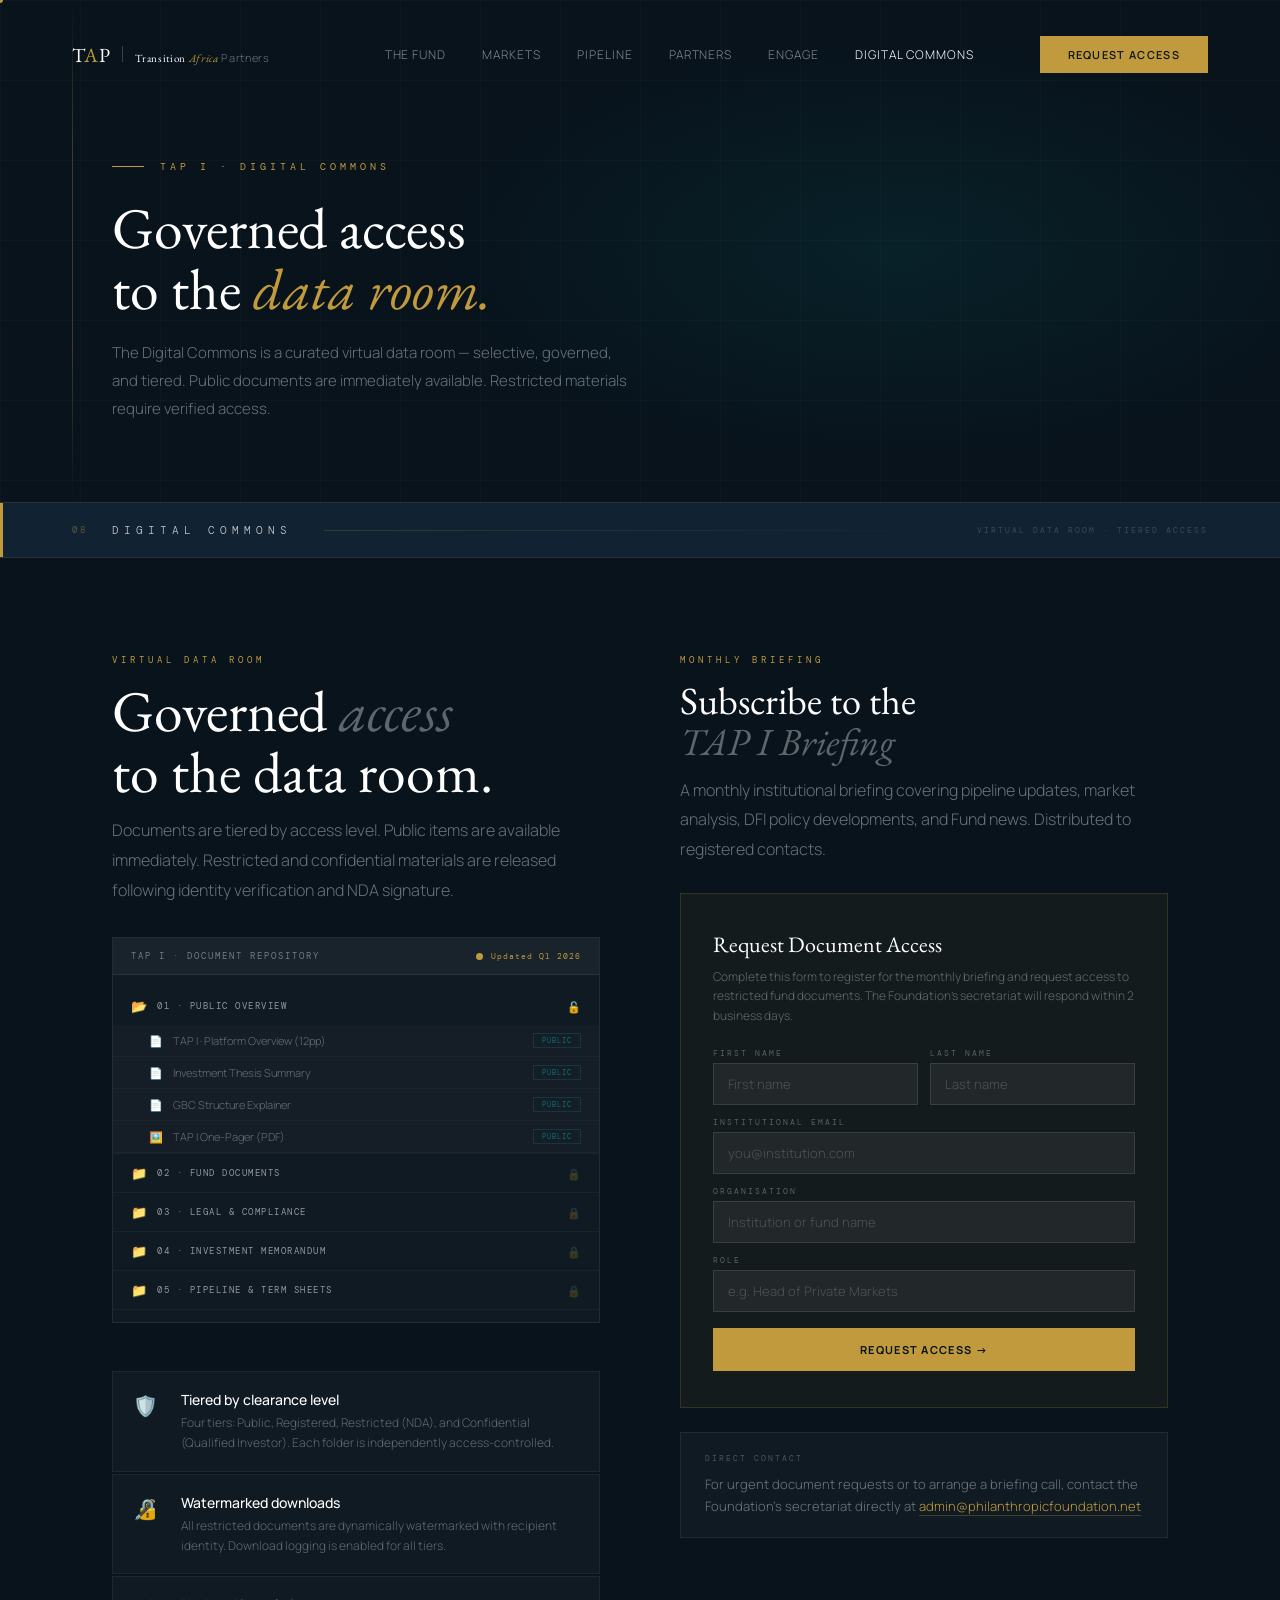
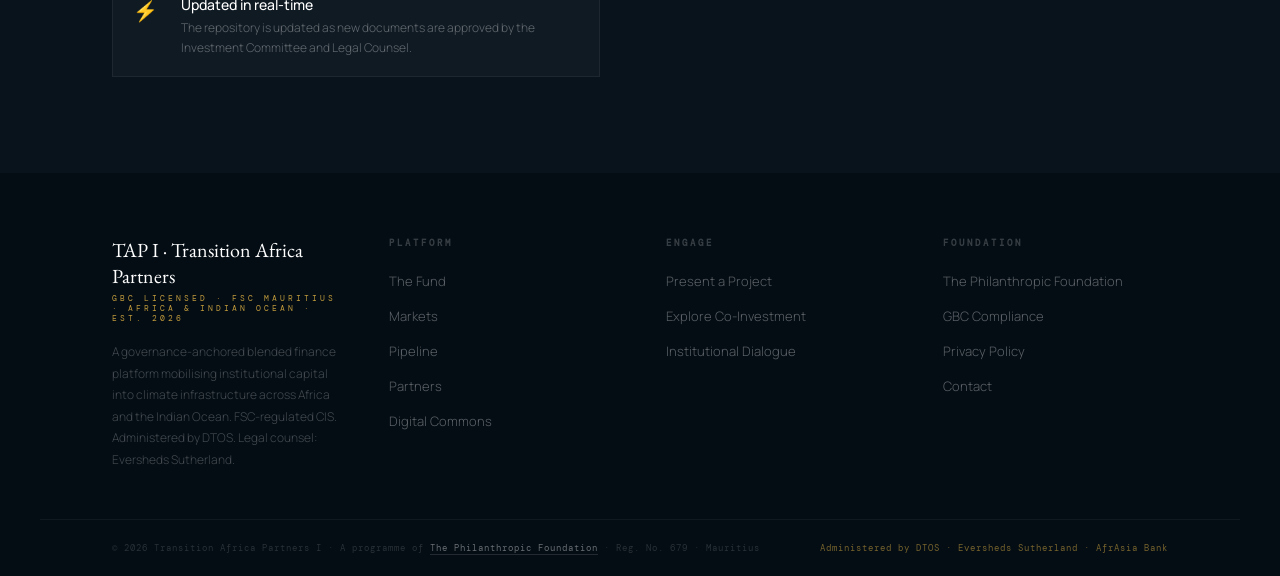
==== commons.html @ 66a65c23 "Add multi-page site structure" ====
<!DOCTYPE html>
<html lang="en">
<head>
<meta charset="UTF-8">
<meta name="viewport" content="width=device-width, initial-scale=1.0">
<title>Digital Commons · TAP I · Transition Africa Partners</title>
<link href="https://fonts.googleapis.com/css2?family=EB+Garamond:ital,wght@0,400;0,500;0,600;1,400;1,500&family=Manrope:wght@200;300;400;500;600&family=DM+Mono:wght@300;400&display=swap" rel="stylesheet">
<link rel="stylesheet" href="assets/css/global.css">
<style>
#commons{background:var(--ink);}
.dc-layout{display:grid;grid-template-columns:1fr 1fr;gap:80px;align-items:start;}

/* VDR panel */
.vdr-panel{background:rgba(255,255,255,.03);border:1px solid rgba(255,255,255,.08);overflow:hidden;}
.vdr-topbar{background:rgba(255,255,255,.04);padding:12px 18px;display:flex;align-items:center;justify-content:space-between;border-bottom:1px solid rgba(255,255,255,.07);}
.vdr-topbar-title{font-family:'DM Mono',monospace;font-size:9px;letter-spacing:2px;color:rgba(255,255,255,.4);text-transform:uppercase;}
.vdr-status{display:flex;align-items:center;gap:8px;font-family:'DM Mono',monospace;font-size:8px;letter-spacing:1px;color:var(--gold);}
.vdr-status-dot{width:7px;height:7px;border-radius:50%;background:var(--gold);animation:pulse 2s ease-in-out infinite;}
@keyframes pulse{0%,100%{opacity:1;}50%{opacity:.4;}}
.vdr-tree{padding:12px 0;}
.vdr-folder{border-bottom:1px solid rgba(255,255,255,.04);}
.vdr-folder-row{display:flex;align-items:center;gap:10px;padding:10px 18px;cursor:pointer;transition:background .2s;user-select:none;}
.vdr-folder-row:hover{background:rgba(255,255,255,.03);}
.vdr-folder-icon{font-size:13px;flex-shrink:0;transition:transform .2s;}
.vdr-folder.open .vdr-folder-icon{transform:rotate(0deg);}
.vdr-folder-name{font-family:'DM Mono',monospace;font-size:9px;letter-spacing:1.5px;text-transform:uppercase;color:rgba(255,255,255,.55);flex:1;}
.vdr-lock{font-size:11px;color:rgba(255,255,255,.2);}
.vdr-lock.unlocked{color:var(--teal);}
.vdr-files{display:none;flex-direction:column;background:rgba(255,255,255,.02);}
.vdr-folder.open .vdr-files{display:flex;}
.vdr-file{display:flex;align-items:center;gap:10px;padding:8px 18px 8px 36px;border-bottom:1px solid rgba(255,255,255,.03);}
.vdr-file-icon{font-size:11px;flex-shrink:0;}
.vdr-file-name{font-size:11px;font-weight:300;color:rgba(255,255,255,.35);flex:1;line-height:1.3;}
.vdr-file-tag{font-family:'DM Mono',monospace;font-size:7px;letter-spacing:1px;text-transform:uppercase;padding:2px 8px;flex-shrink:0;}
.vdr-file-tag.pub{color:var(--teal);border:1px solid rgba(10,112,112,.3);}
.vdr-file-tag.priv{color:rgba(255,255,255,.2);border:1px solid rgba(255,255,255,.08);}
.vdr-file-tag.gold{color:var(--gold);border:1px solid rgba(192,154,60,.3);}
.vdr-locked-msg{display:flex;align-items:center;gap:10px;padding:12px 18px 12px 36px;font-size:11px;font-weight:300;color:rgba(255,255,255,.18);font-style:italic;}

/* Email capture */
.dc-capture{background:rgba(192,154,60,.06);border:1px solid rgba(192,154,60,.18);padding:36px 32px;margin-top:28px;}
.dc-capture-title{font-family:'EB Garamond',serif;font-size:22px;color:#fff;margin-bottom:8px;}
.dc-capture-sub{font-size:12px;font-weight:300;color:rgba(255,255,255,.35);line-height:1.65;margin-bottom:22px;}
.dc-form{display:flex;flex-direction:column;gap:12px;}
.dc-field{display:flex;flex-direction:column;gap:5px;}
.dc-label{font-family:'DM Mono',monospace;font-size:8px;letter-spacing:2px;text-transform:uppercase;color:rgba(255,255,255,.3);}
.dc-input{background:rgba(255,255,255,.06);border:1px solid rgba(255,255,255,.1);color:#fff;padding:11px 14px;font-family:'Manrope',sans-serif;font-size:13px;font-weight:300;outline:none;transition:border-color .2s;}
.dc-input:focus{border-color:rgba(192,154,60,.5);}
.dc-input::placeholder{color:rgba(255,255,255,.2);}
.dc-row{display:grid;grid-template-columns:1fr 1fr;gap:12px;}
.dc-submit{background:var(--gold);color:var(--ink);border:none;padding:14px 28px;font-family:'Manrope',sans-serif;font-size:11px;font-weight:700;letter-spacing:.12em;text-transform:uppercase;cursor:pointer;transition:background .2s,transform .15s;margin-top:4px;}
.dc-submit:hover{background:var(--gold2);transform:translateY(-1px);}
.dc-success{display:none;padding:18px;background:rgba(10,112,112,.15);border:1px solid rgba(10,112,112,.3);font-size:13px;font-weight:300;color:#5CC8C8;line-height:1.65;}

/* DC features */
.dc-features{display:flex;flex-direction:column;gap:2px;margin-top:48px;}
.dc-feat{display:grid;grid-template-columns:32px 1fr;gap:16px;align-items:start;padding:18px 20px;background:rgba(255,255,255,.03);border:1px solid rgba(255,255,255,.06);transition:background .2s;}
.dc-feat:hover{background:rgba(255,255,255,.06);}
.dc-feat-icon{font-size:20px;padding-top:2px;}
.dc-feat-title{font-size:14px;font-weight:500;color:#fff;margin-bottom:4px;}
.dc-feat-body{font-size:12px;font-weight:300;color:rgba(255,255,255,.35);line-height:1.65;}

@media(max-width:960px){
  .dc-layout{grid-template-columns:1fr;gap:40px;}
  .dc-row{grid-template-columns:1fr;}
}
</style>
</head>
<body id="main">
<div id="nav-placeholder"></div>

<div class="page-hero">
  <div class="page-hero-bg"></div>
  <div class="page-hero-grid"></div>
  <div class="page-hero-vline"></div>
  <div class="page-hero-inner">
    <div class="ph-label">TAP I · Digital Commons</div>
    <h1>Governed access<br>to the <em>data room.</em></h1>
    <p>The Digital Commons is a curated virtual data room — selective, governed, and tiered. Public documents are immediately available. Restricted materials require verified access.</p>
  </div>
</div>

<div class="sec-divider">
  <span class="sec-divider-num">08</span>
  <span class="sec-divider-name">Digital Commons</span>
  <span class="sec-divider-line"></span>
  <span class="sec-divider-anchor">Virtual Data Room · Tiered Access</span>
</div>

<section id="commons">
  <div class="wrap">
    <div class="dc-layout">

      <div class="rv">
        <div class="s-label inv">Virtual Data Room</div>
        <h2 class="inv">Governed <em>access</em><br>to the data room.</h2>
        <p class="s-lead inv" style="margin-top:14px;">Documents are tiered by access level. Public items are available immediately. Restricted and confidential materials are released following identity verification and NDA signature.</p>

        <div class="vdr-panel" style="margin-top:32px;">
          <div class="vdr-topbar">
            <div class="vdr-topbar-title">TAP I · Document Repository</div>
            <div class="vdr-status"><div class="vdr-status-dot"></div>Updated Q1 2026</div>
          </div>
          <div class="vdr-tree">
            <!-- Folder 1: Public -->
            <div class="vdr-folder open" id="vdrF1">
              <div class="vdr-folder-row" onclick="toggleVdrFolder('vdrF1')">
                <span class="vdr-folder-icon">📂</span>
                <span class="vdr-folder-name">01 · Public Overview</span>
                <span class="vdr-lock unlocked">🔓</span>
              </div>
              <div class="vdr-files">
                <div class="vdr-file"><span class="vdr-file-icon">📄</span><span class="vdr-file-name">TAP I · Platform Overview (12pp)</span><span class="vdr-file-tag pub">Public</span></div>
                <div class="vdr-file"><span class="vdr-file-icon">📄</span><span class="vdr-file-name">Investment Thesis Summary</span><span class="vdr-file-tag pub">Public</span></div>
                <div class="vdr-file"><span class="vdr-file-icon">📄</span><span class="vdr-file-name">GBC Structure Explainer</span><span class="vdr-file-tag pub">Public</span></div>
                <div class="vdr-file"><span class="vdr-file-icon">🖼️</span><span class="vdr-file-name">TAP I One-Pager (PDF)</span><span class="vdr-file-tag pub">Public</span></div>
              </div>
            </div>
            <!-- Folder 2: Restricted -->
            <div class="vdr-folder" id="vdrF2">
              <div class="vdr-folder-row" onclick="vdrAccessPrompt(this)">
                <span class="vdr-folder-icon">📁</span>
                <span class="vdr-folder-name">02 · Fund Documents</span>
                <span class="vdr-lock">🔒</span>
              </div>
              <div class="vdr-files">
                <div class="vdr-locked-msg">🔒 Access restricted — register below to request</div>
              </div>
            </div>
            <!-- Folder 3: Restricted -->
            <div class="vdr-folder" id="vdrF3">
              <div class="vdr-folder-row" onclick="vdrAccessPrompt(this)">
                <span class="vdr-folder-icon">📁</span>
                <span class="vdr-folder-name">03 · Legal &amp; Compliance</span>
                <span class="vdr-lock">🔒</span>
              </div>
              <div class="vdr-files">
                <div class="vdr-locked-msg">🔒 Access restricted — register below to request</div>
              </div>
            </div>
            <!-- Folder 4: Gold -->
            <div class="vdr-folder" id="vdrF4">
              <div class="vdr-folder-row" onclick="vdrAccessPrompt(this)">
                <span class="vdr-folder-icon">📁</span>
                <span class="vdr-folder-name">04 · Investment Memorandum</span>
                <span class="vdr-lock">🔒</span>
              </div>
              <div class="vdr-files">
                <div class="vdr-locked-msg">🔒 Confidential — full NDA required</div>
              </div>
            </div>
            <!-- Folder 5: Gold -->
            <div class="vdr-folder" id="vdrF5">
              <div class="vdr-folder-row" onclick="vdrAccessPrompt(this)">
                <span class="vdr-folder-icon">📁</span>
                <span class="vdr-folder-name">05 · Pipeline &amp; Term Sheets</span>
                <span class="vdr-lock">🔒</span>
              </div>
              <div class="vdr-files">
                <div class="vdr-locked-msg">🔒 Confidential — qualified investors only</div>
              </div>
            </div>
          </div>
        </div>

        <!-- DC Features -->
        <div class="dc-features rv d2">
          <div class="dc-feat">
            <div class="dc-feat-icon">🛡️</div>
            <div><div class="dc-feat-title">Tiered by clearance level</div><div class="dc-feat-body">Four tiers: Public, Registered, Restricted (NDA), and Confidential (Qualified Investor). Each folder is independently access-controlled.</div></div>
          </div>
          <div class="dc-feat">
            <div class="dc-feat-icon">🔏</div>
            <div><div class="dc-feat-title">Watermarked downloads</div><div class="dc-feat-body">All restricted documents are dynamically watermarked with recipient identity. Download logging is enabled for all tiers.</div></div>
          </div>
          <div class="dc-feat">
            <div class="dc-feat-icon">⚡</div>
            <div><div class="dc-feat-title">Updated in real-time</div><div class="dc-feat-body">The repository is updated as new documents are approved by the Investment Committee and Legal Counsel.</div></div>
          </div>
        </div>
      </div>

      <div class="rv d1">
        <div class="s-label inv" style="margin-bottom:14px;">Monthly Briefing</div>
        <h2 class="inv" style="font-size:clamp(26px,3vw,44px);">Subscribe to the<br><em>TAP I Briefing</em></h2>
        <p class="s-lead inv" style="margin-top:14px;">A monthly institutional briefing covering pipeline updates, market analysis, DFI policy developments, and Fund news. Distributed to registered contacts.</p>

        <div class="dc-capture">
          <div class="dc-capture-title">Request Document Access</div>
          <div class="dc-capture-sub">Complete this form to register for the monthly briefing and request access to restricted fund documents. The Foundation's secretariat will respond within 2 business days.</div>
          <form class="dc-form" onsubmit="subscribeBriefing(event)">
            <div class="dc-row">
              <div class="dc-field">
                <div class="dc-label">First Name</div>
                <input class="dc-input" type="text" name="fname" placeholder="First name" required>
              </div>
              <div class="dc-field">
                <div class="dc-label">Last Name</div>
                <input class="dc-input" type="text" name="lname" placeholder="Last name" required>
              </div>
            </div>
            <div class="dc-field">
              <div class="dc-label">Institutional Email</div>
              <input class="dc-input" type="email" name="email" placeholder="you@institution.com" required>
            </div>
            <div class="dc-field">
              <div class="dc-label">Organisation</div>
              <input class="dc-input" type="text" name="org" placeholder="Institution or fund name" required>
            </div>
            <div class="dc-field">
              <div class="dc-label">Role</div>
              <input class="dc-input" type="text" name="role" placeholder="e.g. Head of Private Markets">
            </div>
            <button type="submit" class="dc-submit">Request Access →</button>
          </form>
          <div class="dc-success" id="dcSuccess">
            Thank you. Your registration has been received. The Foundation's secretariat will contact you within 2 business days with access credentials and next steps.
          </div>
        </div>

        <div style="margin-top:24px;padding:20px 24px;background:rgba(255,255,255,.03);border:1px solid rgba(255,255,255,.07);">
          <div style="font-family:'DM Mono',monospace;font-size:8px;letter-spacing:2px;text-transform:uppercase;color:rgba(255,255,255,.25);margin-bottom:10px;">Direct Contact</div>
          <p style="font-size:13px;font-weight:300;color:rgba(255,255,255,.4);line-height:1.7;">For urgent document requests or to arrange a briefing call, contact the Foundation's secretariat directly at <a href="mailto:admin@philanthropicfoundation.net" style="color:var(--gold);text-decoration:none;border-bottom:1px solid rgba(192,154,60,.3);">admin@philanthropicfoundation.net</a></p>
        </div>
      </div>

    </div>
  </div>
</section>

<div class="gloss-tip" id="glossTip"><div class="gt-term" id="glossTerm"></div><div class="gt-def" id="glossDef"></div></div>
<div id="footer-placeholder"></div>

<script src="assets/js/global.js"></script>
<script>
  renderNav('commons.html');
  renderFooter();
  initProgNav(['commons'],['Digital Commons']);

  function toggleVdrFolder(id) {
    const f = document.getElementById(id);
    f.classList.toggle('open');
  }
  function vdrAccessPrompt(el) {
    const row = el;
    row.style.background = 'rgba(192,154,60,0.06)';
    setTimeout(() => row.style.background = '', 600);
    document.querySelector('.dc-capture').scrollIntoView({ behavior:'smooth', block:'center' });
    document.querySelector('.dc-input[type="email"]').focus();
  }
  function subscribeBriefing(e) {
    e.preventDefault();
    const form = e.target;
    const data = new FormData(form);
    const email = data.get('email');
    const fname = data.get('fname');
    const org   = data.get('org');
    const role  = data.get('role') || '';
    const mailto = `mailto:admin@philanthropicfoundation.net?subject=Digital%20Commons%20Access%20Request%20%E2%80%94%20${encodeURIComponent(org)}&body=Name%3A%20${encodeURIComponent(fname + ' ' + data.get('lname'))}%0AEmail%3A%20${encodeURIComponent(email)}%0AOrganisation%3A%20${encodeURIComponent(org)}%0ARole%3A%20${encodeURIComponent(role)}%0A%0ADocument%20access%20request%20from%20Digital%20Commons.`;
    window.location.href = mailto;
    form.style.display = 'none';
    document.getElementById('dcSuccess').style.display = 'block';
  }
</script>
</body>
</html>
---- assets/css/global.css ----
/* ── TAP I · GLOBAL STYLES ──────────────────────────────────── */
*,*::before,*::after{margin:0;padding:0;box-sizing:border-box;}
:root{
  --ink:#08131C;
  --ink2:#112233;
  --teal:#0A7070;
  --gold:#C09A3C;
  --gold2:#E8C870;
  --cream:#F7F3EC;
  --cream2:#EDE7DA;
  --white:#FDFCFA;
  --grey:#8A9BA8;
  --line:rgba(192,154,60,.18);
}
html{scroll-behavior:smooth;}
body{font-family:'Manrope',sans-serif;background:var(--white);color:var(--ink);overflow-x:hidden;cursor:none;}
@media(max-width:960px){
  html,body{overflow-x:hidden;max-width:100vw;}
  *{min-width:0;box-sizing:border-box;}
}

/* ── CURSOR ── */
#cursor-ring{width:36px;height:36px;border:2px solid var(--gold);border-radius:50%;position:fixed;top:0;left:0;pointer-events:none;z-index:9999;transform:translate(-50%,-50%);transition:width .25s,height .25s,border-color .25s,background .25s,opacity .25s;opacity:0;}
#cursor-dot{width:6px;height:6px;background:var(--gold);border-radius:50%;position:fixed;top:0;left:0;pointer-events:none;z-index:9999;transform:translate(-50%,-50%);transition:width .15s,height .15s,background .15s;}
#cursor-ring.hover{width:56px;height:56px;border-color:var(--teal);background:rgba(10,112,112,.08);}
#cursor-dot.hover{width:4px;height:4px;background:var(--teal);}
@media(hover:none),(max-width:960px){body,button,a,input,select,textarea{cursor:auto !important;}}

/* ── SKIP LINK ── */
.skip-link{position:absolute;top:-999px;left:16px;z-index:9999;background:var(--gold);color:var(--ink);padding:10px 18px;font-size:12px;font-weight:700;letter-spacing:.08em;text-transform:uppercase;text-decoration:none;}
.skip-link:focus{top:16px;}

/* ── SCROLL PROGRESS BAR ── */
#scroll-bar{position:fixed;top:0;left:0;height:2px;background:var(--gold);z-index:9000;width:0%;transition:width .1s linear;transform-origin:left;pointer-events:none;}

/* ── SECTION PROGRESS NAV ── */
#prog-nav{position:fixed;right:24px;top:50%;transform:translateY(-50%);z-index:490;display:flex;flex-direction:column;gap:12px;opacity:0;transition:opacity .4s;}
#prog-nav.visible{opacity:1;}
.pn-dot{width:6px;height:6px;border-radius:50%;background:rgba(255,255,255,.2);border:1px solid rgba(255,255,255,.25);cursor:pointer;transition:all .3s;display:block;position:relative;text-decoration:none;}
.pn-dot:hover,.pn-dot.active{background:var(--gold);border-color:var(--gold);transform:scale(1.4);}
.pn-dot .pn-label{position:absolute;right:16px;top:50%;transform:translateY(-50%);font-family:'DM Mono',monospace;font-size:9px;letter-spacing:2px;color:rgba(255,255,255,.75);text-transform:uppercase;white-space:nowrap;opacity:0;pointer-events:none;transition:opacity .2s;background:rgba(8,19,28,.8);padding:4px 10px;backdrop-filter:blur(8px);}
.pn-dot:hover .pn-label{opacity:1;}
@media(max-width:960px){#prog-nav{display:none;}}

/* ── BACK TO TOP ── */
#back-top{position:fixed;bottom:32px;right:24px;z-index:490;width:42px;height:42px;border-radius:50%;background:rgba(17,34,51,.9);border:1px solid rgba(192,154,60,.3);display:flex;align-items:center;justify-content:center;opacity:0;pointer-events:none;cursor:pointer;transition:opacity .3s,background .2s,border-color .2s;}
#back-top.visible{opacity:1;pointer-events:all;}
#back-top:hover{background:var(--gold);border-color:var(--gold);}
@media(max-width:960px){#back-top{right:16px;bottom:20px;width:38px;height:38px;}}

/* ── NAV ── */
nav{position:fixed;top:0;left:0;right:0;z-index:200;padding:36px 72px;display:flex;justify-content:space-between;align-items:center;transition:padding .5s,background .5s,border-color .5s;border-bottom:1px solid transparent;}
nav.scrolled{padding:18px 72px;background:rgba(8,19,28,.97);backdrop-filter:blur(20px);border-bottom-color:rgba(255,255,255,.06);}
.logo{display:flex;align-items:baseline;gap:12px;text-decoration:none;}
.logo-mark{font-family:'EB Garamond',serif;font-size:20px;font-weight:400;color:#fff;letter-spacing:.04em;}
.logo-mark span{color:var(--gold);}
.logo-rule{width:1px;height:16px;background:rgba(255,255,255,.2);}
.logo-full{font-family:'Manrope',sans-serif;font-size:11px;font-weight:300;letter-spacing:.06em;}
.logo-full .lf-t{color:#fff;font-family:'EB Garamond',serif;font-weight:400;}
.logo-full .lf-a{color:var(--gold);font-family:'EB Garamond',serif;font-weight:400;font-style:italic;}
.logo-full .lf-p{color:rgba(255,255,255,.4);font-family:'Manrope',sans-serif;font-weight:300;}
.nav-r{display:flex;align-items:center;gap:48px;}
.nav-links{display:flex;gap:0;list-style:none;align-items:center;}
.nav-links > li > a{font-size:12px;font-weight:300;letter-spacing:.08em;color:rgba(255,255,255,.5);text-decoration:none;text-transform:uppercase;transition:color .2s;display:flex;align-items:center;gap:6px;padding:8px 18px;font-family:'Manrope',sans-serif;}
.nav-links > li > a:hover,.nav-links > li > a.active{color:#fff;}
.nav-btn{background:var(--gold);color:var(--ink);padding:11px 28px;font-size:11px;font-weight:600;letter-spacing:.12em;text-transform:uppercase;text-decoration:none;transition:background .2s,transform .15s;}
.nav-btn:hover{background:var(--gold2);transform:translateY(-1px);}
.mob-ham{display:none;flex-direction:column;gap:5px;cursor:pointer;padding:6px;background:none;border:none;min-width:44px;min-height:44px;align-items:center;justify-content:center;}
.mob-ham span{display:block;width:22px;height:1.5px;background:rgba(255,255,255,.7);transition:all .3s;}
.mob-ham.open span:nth-child(1){transform:translateY(6.5px) rotate(45deg);}
.mob-ham.open span:nth-child(2){opacity:0;}
.mob-ham.open span:nth-child(3){transform:translateY(-6.5px) rotate(-45deg);}
.mob-overlay{position:fixed;inset:0;background:rgba(8,19,28,.98);z-index:190;display:flex;flex-direction:column;align-items:center;justify-content:center;gap:24px;opacity:0;pointer-events:none;transition:opacity .3s;}
.mob-overlay.open{opacity:1;pointer-events:all;}
.mob-overlay a{font-family:'EB Garamond',serif;font-size:28px;color:rgba(255,255,255,.75);text-decoration:none;letter-spacing:.02em;transition:color .2s;padding:8px 0;}
.mob-overlay a:hover{color:#fff;}
.mob-overlay .mob-cta{font-family:'Manrope',sans-serif;font-size:12px;font-weight:600;letter-spacing:.12em;text-transform:uppercase;background:var(--gold);color:var(--ink);padding:14px 40px;margin-top:8px;}
@media(max-width:960px){
  nav{padding:22px 28px;}
  nav.scrolled{padding:16px 28px;}
  .nav-links,.nav-btn{display:none;}
  .mob-ham{display:flex;}
}

/* ── SECTION DIVIDERS ── */
.sec-divider{position:relative;display:flex;align-items:center;padding:0 72px;height:56px;background:var(--ink2);border-top:1px solid rgba(192,154,60,.13);border-bottom:1px solid rgba(192,154,60,.13);overflow:hidden;z-index:10;}
.sec-divider::before{content:'';position:absolute;left:0;top:0;bottom:0;width:3px;background:var(--gold);}
.sec-divider-num{font-family:'DM Mono',monospace;font-size:9px;letter-spacing:3px;color:rgba(192,154,60,.45);text-transform:uppercase;margin-right:24px;flex-shrink:0;}
.sec-divider-name{font-family:'DM Mono',monospace;font-size:11px;letter-spacing:5px;color:rgba(255,255,255,.75);text-transform:uppercase;font-weight:300;}
.sec-divider-line{flex:1;height:1px;background:linear-gradient(90deg,rgba(192,154,60,.2),transparent);margin:0 32px;}
.sec-divider-anchor{font-family:'DM Mono',monospace;font-size:8px;letter-spacing:2px;color:rgba(255,255,255,.18);text-transform:uppercase;flex-shrink:0;}
.sec-divider.light{background:var(--cream2);border-top-color:rgba(8,19,28,.08);border-bottom-color:rgba(8,19,28,.08);}
.sec-divider.light .sec-divider-name{color:rgba(8,19,28,.65);}
.sec-divider.light .sec-divider-num{color:rgba(8,19,28,.3);}
.sec-divider.light .sec-divider-line{background:linear-gradient(90deg,rgba(8,19,28,.12),transparent);}
.sec-divider.light .sec-divider-anchor{color:rgba(8,19,28,.22);}
@media(max-width:960px){.sec-divider{padding:0 28px;height:48px;}.sec-divider-name{font-size:9px;letter-spacing:3px;}}

/* ── SECTION COMMONS ── */
section{padding:96px 0;}
.wrap{max-width:1200px;margin:0 auto;padding:0 72px;}
.s-label{font-family:'DM Mono',monospace;font-size:9px;letter-spacing:4px;color:var(--teal);text-transform:uppercase;margin-bottom:14px;}
.s-label.inv{color:var(--gold);}
h2{font-family:'EB Garamond',serif;font-size:clamp(38px,4.5vw,62px);font-weight:400;color:var(--ink);line-height:1.06;}
h2.inv{color:#fff;}
h2 em{font-style:italic;color:var(--teal);}
h2.inv em{color:rgba(255,255,255,.35);}
.s-lead{font-size:16px;font-weight:300;color:var(--grey);line-height:1.85;max-width:600px;margin-top:14px;}
.s-lead.inv{color:rgba(255,255,255,.4);}

/* ── REVEAL ── */
.rv{opacity:0;transform:translateY(28px);transition:opacity .75s ease,transform .75s ease;}
.rv.in{opacity:1;transform:none;}
.rv.d1{transition-delay:.1s;}
.rv.d2{transition-delay:.2s;}
.rv.d3{transition-delay:.3s;}

/* ── BUTTONS ── */
.btn-solid{background:var(--gold);color:var(--ink);padding:16px 44px;font-size:12px;font-weight:700;letter-spacing:.14em;text-transform:uppercase;text-decoration:none;transition:background .2s,transform .15s,box-shadow .2s;display:inline-block;box-shadow:0 4px 20px rgba(192,154,60,.2);}
.btn-solid:hover{background:var(--gold2);transform:translateY(-2px);box-shadow:0 10px 32px rgba(192,154,60,.32);}
.btn-ghost{color:rgba(255,255,255,.4);font-size:11px;font-weight:300;letter-spacing:.1em;text-transform:uppercase;text-decoration:none;border-bottom:1px solid rgba(255,255,255,.15);padding-bottom:2px;transition:color .2s,border-color .2s;}
.btn-ghost:hover{color:rgba(255,255,255,.8);border-color:var(--gold);}

/* ── BAND ── */
.band{background:var(--gold);padding:18px 0;overflow:hidden;width:100%;}
.band-inner{display:flex;flex-wrap:nowrap;width:max-content;animation:band 28s linear infinite;}
@keyframes band{0%{transform:translateX(0)}100%{transform:translateX(-50%)}}
.band-item{font-family:'DM Mono',monospace;font-size:10px;letter-spacing:3px;text-transform:uppercase;color:var(--ink);padding:0 56px;opacity:.75;flex-shrink:0;white-space:nowrap;}
.band-sep{color:var(--ink);opacity:.3;}
@media(max-width:960px){.band-item{font-size:9px;letter-spacing:1.5px;padding:0 28px;}}

/* ── INPUT VALIDATION ── */
input.error,select.error,textarea.error{border-color:#c0392b !important;background:rgba(192,57,43,.04);}
input.valid,select.valid,textarea.valid{border-color:rgba(10,112,112,.45) !important;}
.field-error{font-family:'DM Mono',monospace;font-size:10px;letter-spacing:1.5px;color:#c0392b;margin-top:4px;display:none;}

/* ── FOCUS VISIBLE ── */
*:focus-visible{outline:2px solid var(--gold);outline-offset:3px;}

/* ── SCROLL MARGIN ── */
section[id]{scroll-margin-top:80px;}

/* ── FOOTER ── */
footer{background:#040D14;padding:64px 0 0;}
.ft-grid{max-width:1200px;margin:0 auto;padding:0 72px 48px;display:grid;grid-template-columns:1fr 1fr 1fr 1fr;gap:52px;}
.ft-brand{grid-column:span 1;}
.ft-name{font-family:'EB Garamond',serif;font-size:20px;font-weight:400;color:#fff;margin-bottom:4px;}
.ft-sub{font-family:'DM Mono',monospace;font-size:8px;letter-spacing:3px;color:var(--gold);text-transform:uppercase;margin-bottom:18px;}
.ft-p{font-size:12px;font-weight:300;color:rgba(255,255,255,.25);line-height:1.8;}
.ft-col h4{font-family:'DM Mono',monospace;font-size:9px;letter-spacing:3px;color:rgba(255,255,255,.2);text-transform:uppercase;margin-bottom:20px;}
.ft-links{list-style:none;display:flex;flex-direction:column;gap:13px;}
.ft-links a{font-size:13px;font-weight:300;color:rgba(255,255,255,.35);text-decoration:none;transition:color .2s;}
.ft-links a:hover{color:#fff;text-decoration:underline;text-underline-offset:2px;}
.ft-bottom{max-width:1200px;margin:0 auto;padding:22px 72px;border-top:1px solid rgba(255,255,255,.05);display:flex;justify-content:space-between;align-items:center;}
.ft-copy{font-family:'DM Mono',monospace;font-size:9px;letter-spacing:1px;color:rgba(255,255,255,.15);}
.ft-copy a{color:rgba(255,255,255,.4);text-decoration:none;border-bottom:1px solid rgba(255,255,255,.12);}
.ft-copy a:hover{color:rgba(255,255,255,.7);}
.ft-legal{font-family:'DM Mono',monospace;font-size:9px;letter-spacing:1px;color:var(--gold);opacity:.6;}
@media(max-width:960px){
  .ft-grid{grid-template-columns:1fr 1fr;gap:32px;padding:0 20px 40px;}
  .ft-brand{grid-column:span 2;}
  .ft-bottom{flex-direction:column;gap:8px;padding:16px 20px;}
  .wrap{padding:0 20px;}
}

/* ── GLOSSARY TOOLTIP ── */
.gloss{border-bottom:1px dotted rgba(192,154,60,.5);cursor:help;color:inherit;position:relative;}
.gloss-tip{display:none;position:fixed;z-index:9000;background:var(--ink);border:1px solid rgba(192,154,60,.3);padding:12px 16px;max-width:min(280px,calc(100vw - 24px));pointer-events:none;box-shadow:0 8px 32px rgba(0,0,0,.5);}
.gloss-tip.visible{display:block;}
.gt-term{font-family:'DM Mono',monospace;font-size:8px;letter-spacing:2px;text-transform:uppercase;color:var(--gold);margin-bottom:6px;}
.gt-def{font-size:12px;font-weight:300;color:rgba(255,255,255,.65);line-height:1.6;}
@media(max-width:960px){
  .gloss-tip{left:12px !important;right:12px !important;bottom:72px !important;top:auto !important;width:auto !important;max-width:calc(100vw - 24px);pointer-events:auto;}
}

/* ── PAGE HERO (inner pages) ── */
.page-hero{background:var(--ink);padding:160px 0 80px;position:relative;overflow:hidden;}
.page-hero-bg{position:absolute;inset:0;background:radial-gradient(ellipse 60% 70% at 70% 50%,rgba(10,112,112,.15) 0%,transparent 60%);}
.page-hero-grid{position:absolute;inset:0;background-image:linear-gradient(rgba(255,255,255,.018) 1px,transparent 1px),linear-gradient(90deg,rgba(255,255,255,.018) 1px,transparent 1px);background-size:80px 80px;}
.page-hero-vline{position:absolute;left:72px;top:0;bottom:0;width:1px;background:linear-gradient(180deg,transparent,rgba(192,154,60,.3) 30%,rgba(192,154,60,.3) 70%,transparent);}
.page-hero-inner{position:relative;z-index:2;max-width:1200px;margin:0 auto;padding:0 72px;}
.ph-label{font-family:'DM Mono',monospace;font-size:10px;letter-spacing:4px;color:var(--gold);text-transform:uppercase;margin-bottom:24px;display:flex;align-items:center;gap:16px;}
.ph-label::before{content:'';width:32px;height:1px;background:var(--gold);}
.page-hero h1{font-family:'EB Garamond',serif;font-size:clamp(36px,4.5vw,64px);font-weight:400;color:#fff;line-height:1.06;max-width:700px;}
.page-hero h1 em{font-style:italic;color:var(--gold);}
.page-hero p{font-size:15px;font-weight:300;color:rgba(255,255,255,.4);line-height:1.85;max-width:520px;margin-top:20px;}
@media(max-width:960px){
  .page-hero{padding:120px 0 60px;}
  .page-hero-inner{padding:0 24px;}
  .page-hero-vline{left:24px;}
}
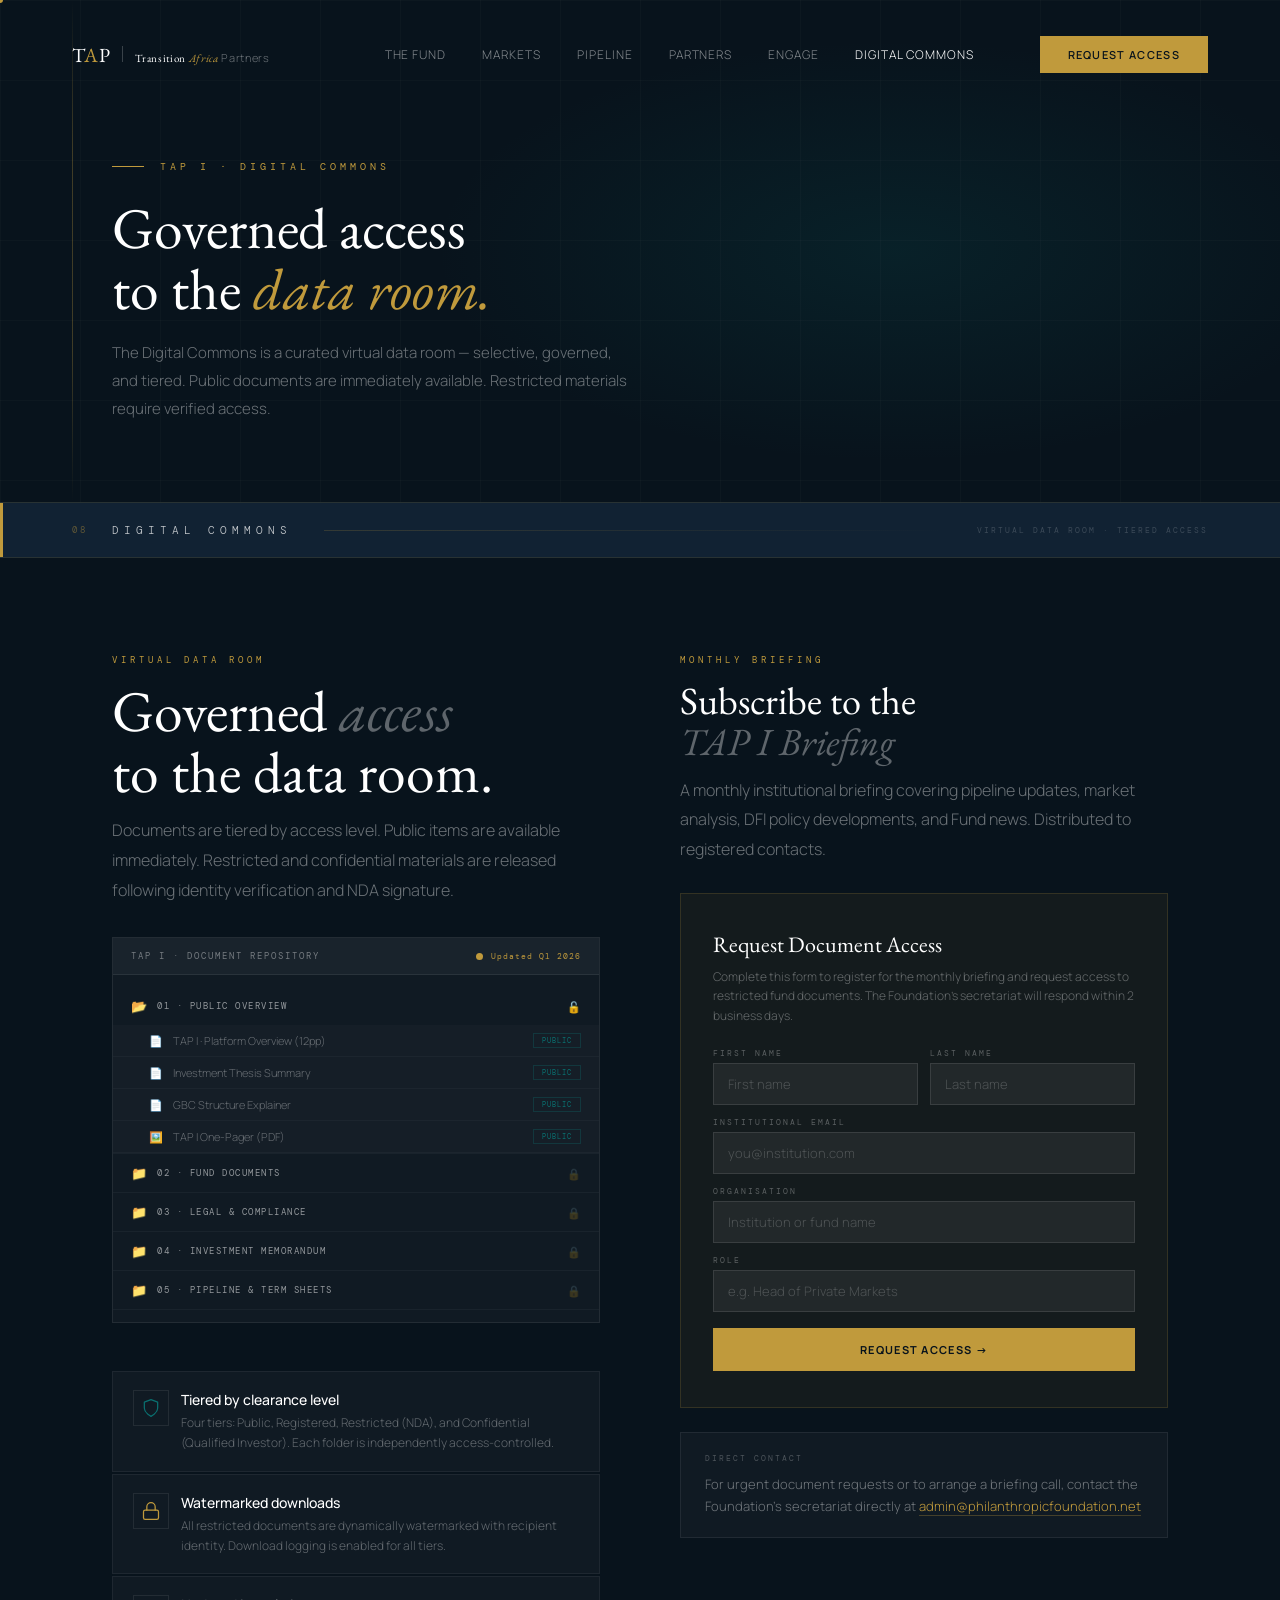
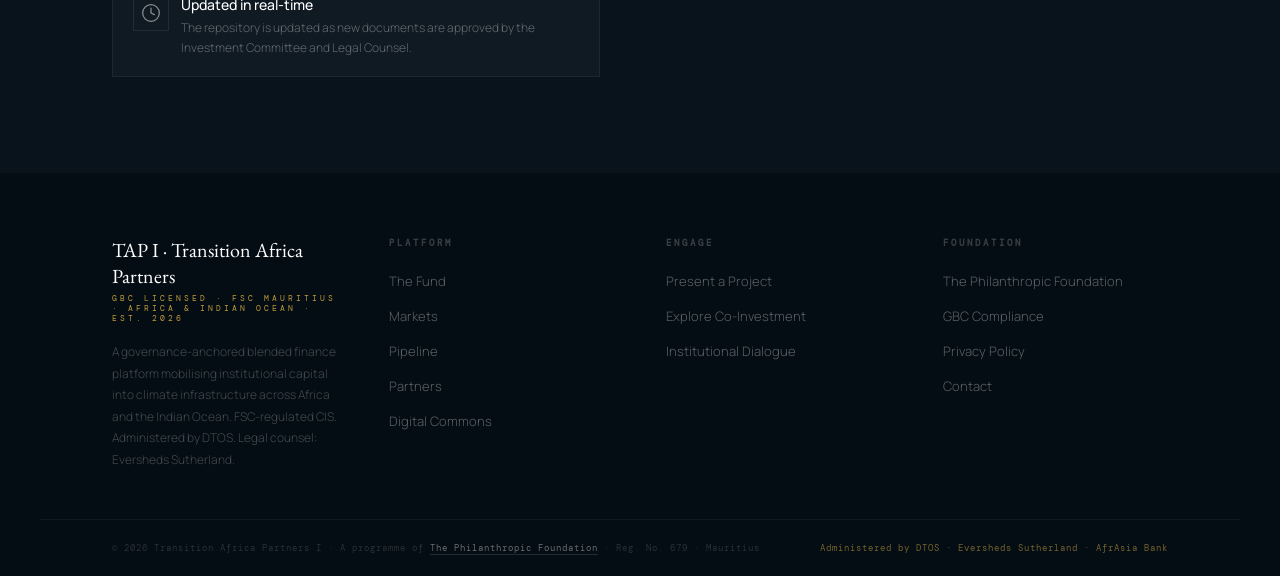
==== commit fba7053f: "s" ====
--- a/commons.html
+++ b/commons.html
@@ -56,7 +56,7 @@
 .dc-features{display:flex;flex-direction:column;gap:2px;margin-top:48px;}
 .dc-feat{display:grid;grid-template-columns:32px 1fr;gap:16px;align-items:start;padding:18px 20px;background:rgba(255,255,255,.03);border:1px solid rgba(255,255,255,.06);transition:background .2s;}
 .dc-feat:hover{background:rgba(255,255,255,.06);}
-.dc-feat-icon{font-size:20px;padding-top:2px;}
+.dc-feat-icon{width:36px;height:36px;flex-shrink:0;display:flex;align-items:center;justify-content:center;border:1px solid rgba(255,255,255,.08);padding:7px;}
 .dc-feat-title{font-size:14px;font-weight:500;color:#fff;margin-bottom:4px;}
 .dc-feat-body{font-size:12px;font-weight:300;color:rgba(255,255,255,.35);line-height:1.65;}
 
@@ -166,15 +166,27 @@
         <!-- DC Features -->
         <div class="dc-features rv d2">
           <div class="dc-feat">
-            <div class="dc-feat-icon">🛡️</div>
+            <div class="dc-feat-icon">
+              <svg width="20" height="20" viewBox="0 0 24 24" fill="none" stroke="var(--teal)" stroke-width="1.5" stroke-linecap="round" stroke-linejoin="round">
+                <path d="M12 22s8-4 8-10V5l-8-3-8 3v7c0 6 8 10 8 10z"/>
+              </svg>
+            </div>
             <div><div class="dc-feat-title">Tiered by clearance level</div><div class="dc-feat-body">Four tiers: Public, Registered, Restricted (NDA), and Confidential (Qualified Investor). Each folder is independently access-controlled.</div></div>
           </div>
           <div class="dc-feat">
-            <div class="dc-feat-icon">🔏</div>
+            <div class="dc-feat-icon">
+              <svg width="20" height="20" viewBox="0 0 24 24" fill="none" stroke="var(--gold)" stroke-width="1.5" stroke-linecap="round" stroke-linejoin="round">
+                <rect x="3" y="11" width="18" height="11" rx="2" ry="2"/><path d="M7 11V7a5 5 0 0 1 10 0v4"/>
+              </svg>
+            </div>
             <div><div class="dc-feat-title">Watermarked downloads</div><div class="dc-feat-body">All restricted documents are dynamically watermarked with recipient identity. Download logging is enabled for all tiers.</div></div>
           </div>
           <div class="dc-feat">
-            <div class="dc-feat-icon">⚡</div>
+            <div class="dc-feat-icon">
+              <svg width="20" height="20" viewBox="0 0 24 24" fill="none" stroke="rgba(255,255,255,0.5)" stroke-width="1.5" stroke-linecap="round" stroke-linejoin="round">
+                <circle cx="12" cy="12" r="10"/><polyline points="12 6 12 12 16 14"/>
+              </svg>
+            </div>
             <div><div class="dc-feat-title">Updated in real-time</div><div class="dc-feat-body">The repository is updated as new documents are approved by the Investment Committee and Legal Counsel.</div></div>
           </div>
         </div>
